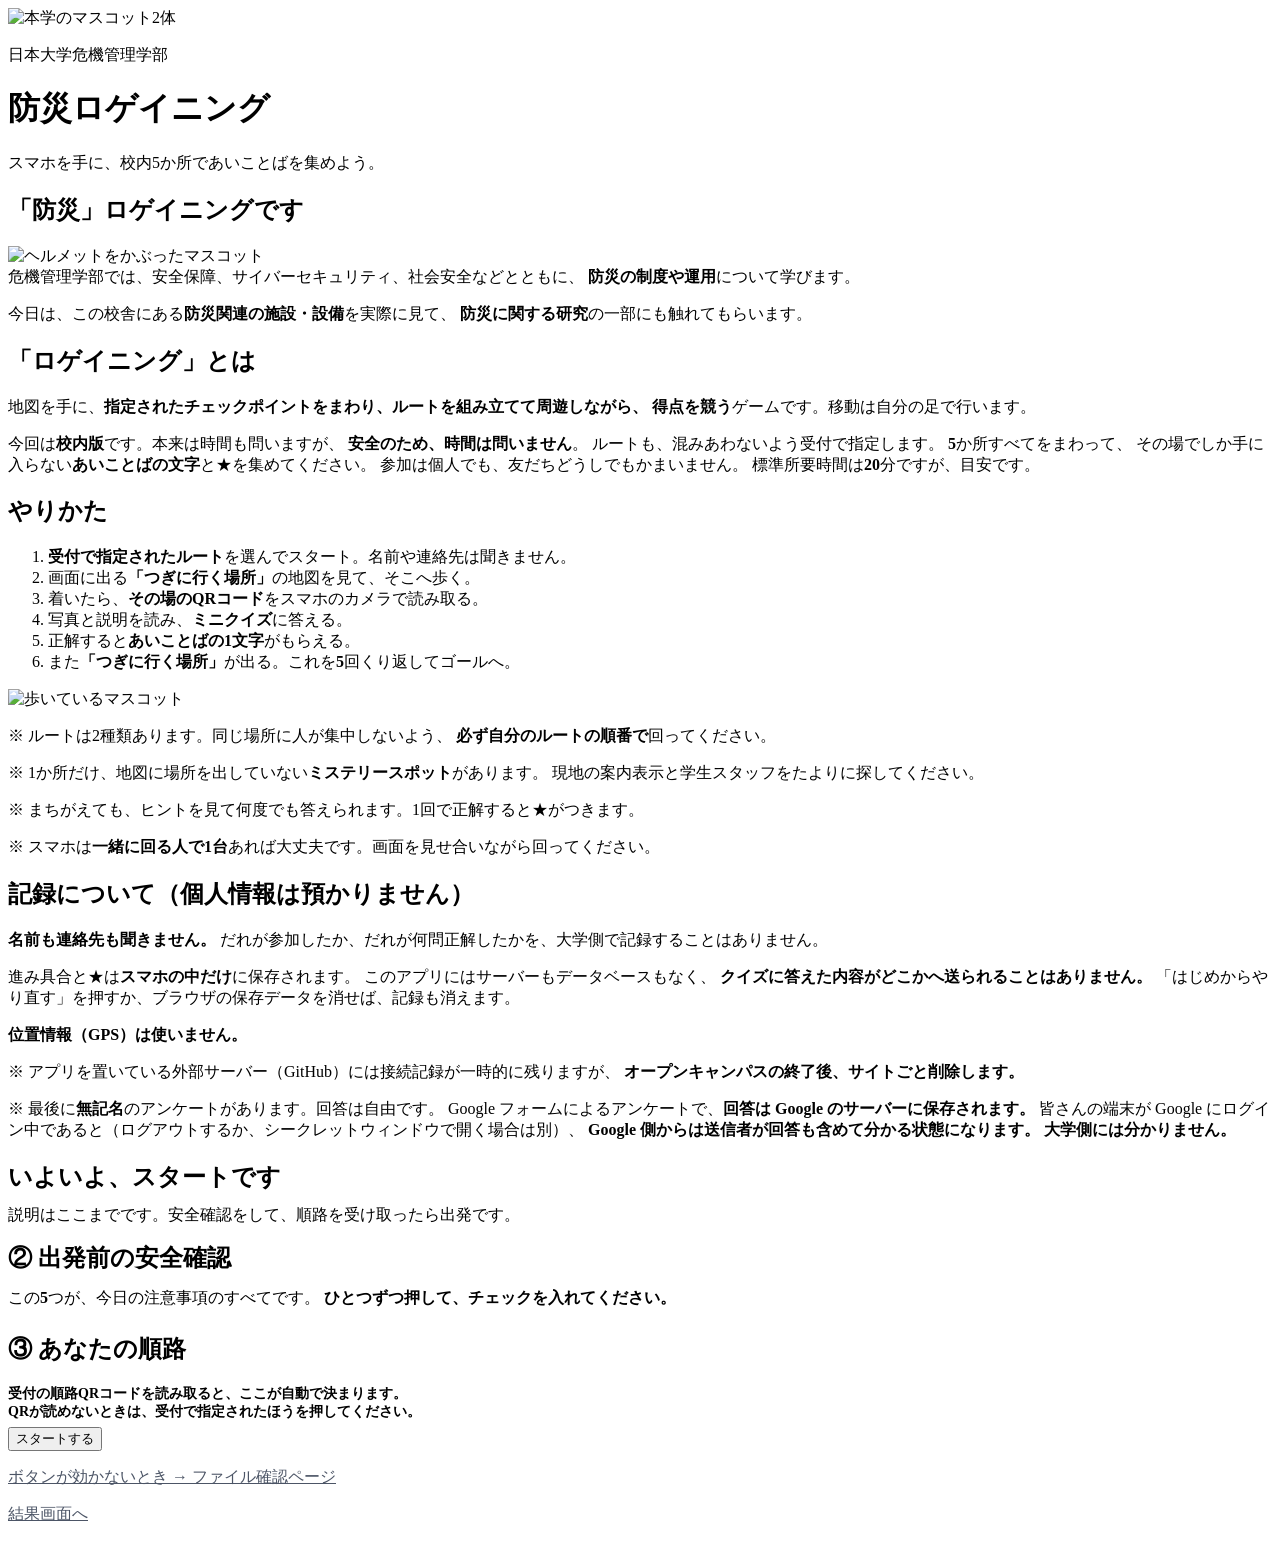
==== index.html @ 4d00641f "Add files via upload" ====
<!DOCTYPE html>
<html lang="ja">
<head>
<meta charset="UTF-8">
<!-- 検索エンジンに載せない設定。robots.txt でブロックすると逆効果なので使わないこと -->
<meta name="robots" content="noindex,nofollow,noarchive">
<meta name="viewport" content="width=device-width, initial-scale=1, viewport-fit=cover">
<title>防災ロゲイニング｜スタート</title>
<link rel="stylesheet" href="css/style.css">
<script src="js/diag.js"></script>
</head>
<body>
<div class="wrap stagger">

  <div class="hero">
    <!-- 写真の右上に立たせます。文字にかからない位置です -->
    <div class="hero-mascot"><img src="img/ui/mascot-anime.png" alt="本学のマスコット2体"></div>
    <div class="hero-text">
      <p class="hero-sub">日本大学危機管理学部</p>
      <h1 class="hero-title" id="heroTitle">防災ロゲイニング</h1>
      <p class="hero-tag" id="heroTag"></p>
      <p class="hero-lead">スマホを手に、校内5か所であいことばを集めよう。</p>
    </div>
  </div>

  <p id="storageWarn" class="warnbox" style="display:none"></p>

  <div class="card">
    <h2>「防災」ロゲイニングです</h2>
    <div class="mascotart float"><img src="img/ui/mascot-walk-a.png" alt="ヘルメットをかぶったマスコット"></div>
    <p class="note" style="margin-top:0">
      危機管理学部では、安全保障、サイバーセキュリティ、社会安全などとともに、
      <strong>防災の制度や運用</strong>について学びます。
    </p>
    <p class="note">
      今日は、この校舎にある<strong>防災関連の施設・設備</strong>を実際に見て、
      <strong>防災に関する研究</strong>の一部にも触れてもらいます。
    </p>
  </div>

  <div class="card">
    <h2>「ロゲイニング」とは</h2>
    <p class="note" style="margin-top:0">
      地図を手に、<strong>指定されたチェックポイントをまわり、ルートを組み立てて周遊しながら、
      得点を競う</strong>ゲームです。移動は自分の足で行います。
    </p>
    <p class="note">
      今回は<strong>校内版</strong>です。本来は時間も問いますが、
      <strong>安全のため、時間は問いません</strong>。
      ルートも、混みあわないよう受付で指定します。
      <strong id="cpTotal2">5</strong>か所すべてをまわって、
      その場でしか手に入らない<strong>あいことばの文字</strong>と★を集めてください。
      参加は個人でも、友だちどうしでもかまいません。
      標準所要時間は<strong id="limit">20</strong>分ですが、目安です。
    </p>
  </div>

  <div class="card">
    <h2>やりかた</h2>
    <!-- 階の分布。内容は js/data.js から自動で作ります -->
    <div class="floorbox" id="floorBox" style="display:none"></div>
    <!-- 3つの階を重ねた立体図。平面図と位置は js/data.js から -->
    <div class="stackbox" id="stackBox" style="display:none"></div>
    <ol class="rules">
      <li><strong>受付で指定されたルート</strong>を選んでスタート。名前や連絡先は聞きません。</li>
      <li>画面に出る<strong>「つぎに行く場所」</strong>の地図を見て、そこへ歩く。</li>
      <li>着いたら、<strong>その場のQRコード</strong>をスマホのカメラで読み取る。</li>
      <li>写真と説明を読み、<strong>ミニクイズ</strong>に答える。</li>
      <li>正解すると<strong>あいことばの1文字</strong>がもらえる。</li>
      <li>また<strong>「つぎに行く場所」</strong>が出る。これを<strong id="cpTotal">5</strong>回くり返してゴールへ。</li>
    </ol>
    <div class="mascotart float"><img src="img/ui/mascot-walk-b.png" alt="歩いているマスコット"></div>
    <!-- ※の注記は、やりかた本文（上の1〜6）と混ざらないよう、まとめて一段下げます -->
    <div class="notes">
      <p class="note">
        ※ ルートは2種類あります。同じ場所に人が集中しないよう、
        <strong>必ず自分のルートの順番で</strong>回ってください。
      </p>
      <p class="note">
        ※ 1か所だけ、地図に場所を出していない<strong>ミステリースポット</strong>があります。
        現地の案内表示と学生スタッフをたよりに探してください。
      </p>
      <p class="note" id="timerNote"></p>
      <p class="note">※ まちがえても、ヒントを見て何度でも答えられます。1回で正解すると★がつきます。</p>
      <p class="note">
        ※ スマホは<strong>一緒に回る人で1台</strong>あれば大丈夫です。画面を見せ合いながら回ってください。
      </p>
    </div>
  </div>

  <!-- 記録の扱い。★スタートより前に置いてください。
       「スタートする」を押した時点で、はじめてスマホの中に保存が始まります。
       その前に、何を預からないかを読んでもらうための位置です。 -->
  <div class="card">
    <h2>記録について（個人情報は預かりません）</h2>
    <p class="note" style="margin-top:0">
      <strong>名前も連絡先も聞きません。</strong>
      だれが参加したか、だれが何問正解したかを、大学側で記録することはありません。
    </p>
    <p class="note">
      進み具合と★は<strong>スマホの中だけ</strong>に保存されます。
      このアプリにはサーバーもデータベースもなく、
      <strong>クイズに答えた内容がどこかへ送られることはありません。</strong>
      「はじめからやり直す」を押すか、ブラウザの保存データを消せば、記録も消えます。
    </p>
    <p class="note">
      <!-- ★カメラの説明は置いていません。QRを読む企画である以上、
           カメラを使うことは自明で、書いても情報が増えないためです。
           GPSのほうは、位置ゲームだと思われかねないので残しています。 -->
      <strong>位置情報（GPS）は使いません。</strong>
    </p>
    <!-- ★公開先を GitHub 以外にする場合は、サービス名をここで書き換えてください -->
    <p class="note">
      ※ アプリを置いている外部サーバー（GitHub）には接続記録が一時的に残りますが、
      <strong>オープンキャンパスの終了後、サイトごと削除します。</strong>
    </p>
    <!-- ★アンケートは、このアプリで唯一「外に出る」ところです。
         Googleフォームを使う以上、回答はGoogleのサーバーに保存されます。
         ここを書かずに「どこにも送られない」とだけ書くと、事実に反します。
         アンケートをやめる／紙にする場合は、この段落ごと消してください。
         （data.js の surveyUrl を空にすると、consistency.mjs が
           この段落の要否をあわせて見ます） -->
    <p class="note">
      ※ 最後に<strong>無記名</strong>のアンケートがあります。回答は自由です。
      Google フォームによるアンケートで、<strong>回答は Google のサーバーに保存されます。</strong>
      皆さんの端末が Google にログイン中であると（ログアウトするか、シークレットウィンドウで開く場合は別）、
      <strong>Google 側からは送信者が回答も含めて分かる状態になります。</strong>
      <strong>大学側には分かりません。</strong>
    </p>
  </div>

  <div class="card" id="startCard">

    <div id="startBlock">
      <h2 class="gostart">いよいよ、スタートです</h2>
      <p class="note" style="margin:-8px 0 14px">
        説明はここまでです。安全確認をして、順路を受け取ったら出発です。
      </p>
      <div class="speech" id="mascotSpeech" style="display:none">
        <img id="mascotImg" alt="">
        <div class="bubble" id="mascotText"></div>
      </div>

      <!-- ★並び順は、当日の3段階（① 入口QR → ② 安全確認 → ③ 順路QR）と
           そろえてあります。安全確認を先に済ませ、そのあと順路を受け取ります。 -->
      <h2 style="margin-top:16px">② 出発前の安全確認</h2>
      <p class="note" style="margin:-6px 0 10px">
        この<strong id="checkTotal">5</strong>つが、今日の注意事項のすべてです。
        <strong>ひとつずつ押して、チェックを入れてください。</strong>
      </p>
      <div class="checklist" id="checklist"></div>
      <p class="checkcount" id="checkCount"></p>
      <p id="checkError" style="display:none;color:#e05a5a;font-size:14px;margin:10px 0 0">
        まだチェックの入っていない項目があります。
      </p>

      <h2 style="margin-top:24px" id="routeHead">③ あなたの順路</h2>
      <div id="routeFixed" style="display:none"></div>

      <!-- 安全確認のあと、順路QRを読み取ってもらう案内 -->
      <div id="awaitRoute" style="display:none"></div>

      <div id="nameBlock" style="display:none">
        <label for="team" style="font-size:14px;font-weight:700">
          受付で渡された番号を入力してください
        </label>
        <input type="text" id="team" placeholder="例：A-014" autocomplete="off">
        <p id="teamError" style="display:none;color:#e05a5a;font-size:14px;margin:8px 0 0">
          番号を入力してください。
        </p>
      </div>

      <p style="font-size:14px;font-weight:700;margin:0 0 6px" id="routeLead">
        受付の順路QRコードを読み取ると、ここが自動で決まります。<br>
        QRが読めないときは、受付で指定されたほうを押してください。
      </p>
      <div class="routepick" id="routePick"></div>
      <p id="routeError" style="display:none;color:#e05a5a;font-size:14px;margin:8px 0 0">
        順路が決まっていません。受付のQRコードを読み取るか、上のどちらかを押してください。
      </p>

      <button class="btn notready" id="startBtn">スタートする</button>
      <p class="note center" id="startNote" style="margin-top:8px"></p>
      <p class="center" style="margin-top:10px">
        <a href="check.html" class="note" style="color:#4c5566">
          ボタンが効かないとき → ファイル確認ページ
        </a>
      </p>
    </div>

  </div>

  <!-- すでに始めている人向け。スタート欄と同じ位置（AI使用クレジットの前）に出します。
       「つづきをみる」と「スタートする」が、いつも画面の同じ場所にあるようにするためです。 -->
  <div class="card" id="resumeCard" style="display:none">
      <div id="resumeBlock" style="display:none">
        <div id="freshBox" style="display:none"></div>
        <h2 class="gostart" id="resumeHead"></h2>
        <p style="margin:-8px 0 10px" id="resumeLead"></p>
        <div class="progress" id="progress"></div>
        <p class="note" style="margin-top:12px">
          出発前の安全確認は<strong>確認済み</strong>です。そのため、この画面には出していません。
        </p>
        <a class="btn" href="result.html" style="margin-top:12px" id="resumeBtn">つづきをみる</a>
      </div>
  </div>

  <!-- 生成AI使用クレジット。ほかの説明とは意味あいが違うので、グレーで一段落とします -->
  <div class="card creditcard" id="creditCard" style="display:none"></div>

  <p class="center note"><a href="result.html" style="color:#4c5566">結果画面へ</a></p>
  <!-- 端末の記録を消す入口。この端末に記録があるときだけ出します（js/start.js）。
       ★小さく、目立たない場所に置いてあります。
         同じ端末を別の人が使うことは、原則としてありません。
         ふだん使うものではなく、テスト機と、まれな引き継ぎのためのものです。
       ★2段階にしてあります。1回押しただけでは消えません。 -->
  <p class="wipeline" id="wipeLine" style="display:none">
    <a href="#" id="wipeLink">記録を消す</a>
  </p>
  <div class="wipebox" id="wipeBox" style="display:none">
    <p class="wipeq" id="wipeMsg"></p>
    <div class="wiperow">
      <button type="button" class="wipeno" id="wipeCancel">やめる</button>
      <button type="button" class="wipeyes" id="wipeGo">消す</button>
    </div>
  </div>
  <p class="center note" id="versionNote"
     style="display:none;color:#8a8073;font-size:12px;margin-top:2px"></p>
</div>

<script src="js/data.js"></script>
<script src="js/storage.js"></script>
<script src="js/common.js"></script>
<script src="js/map.js"></script>
<script src="js/start.js"></script>
</body>
</html>
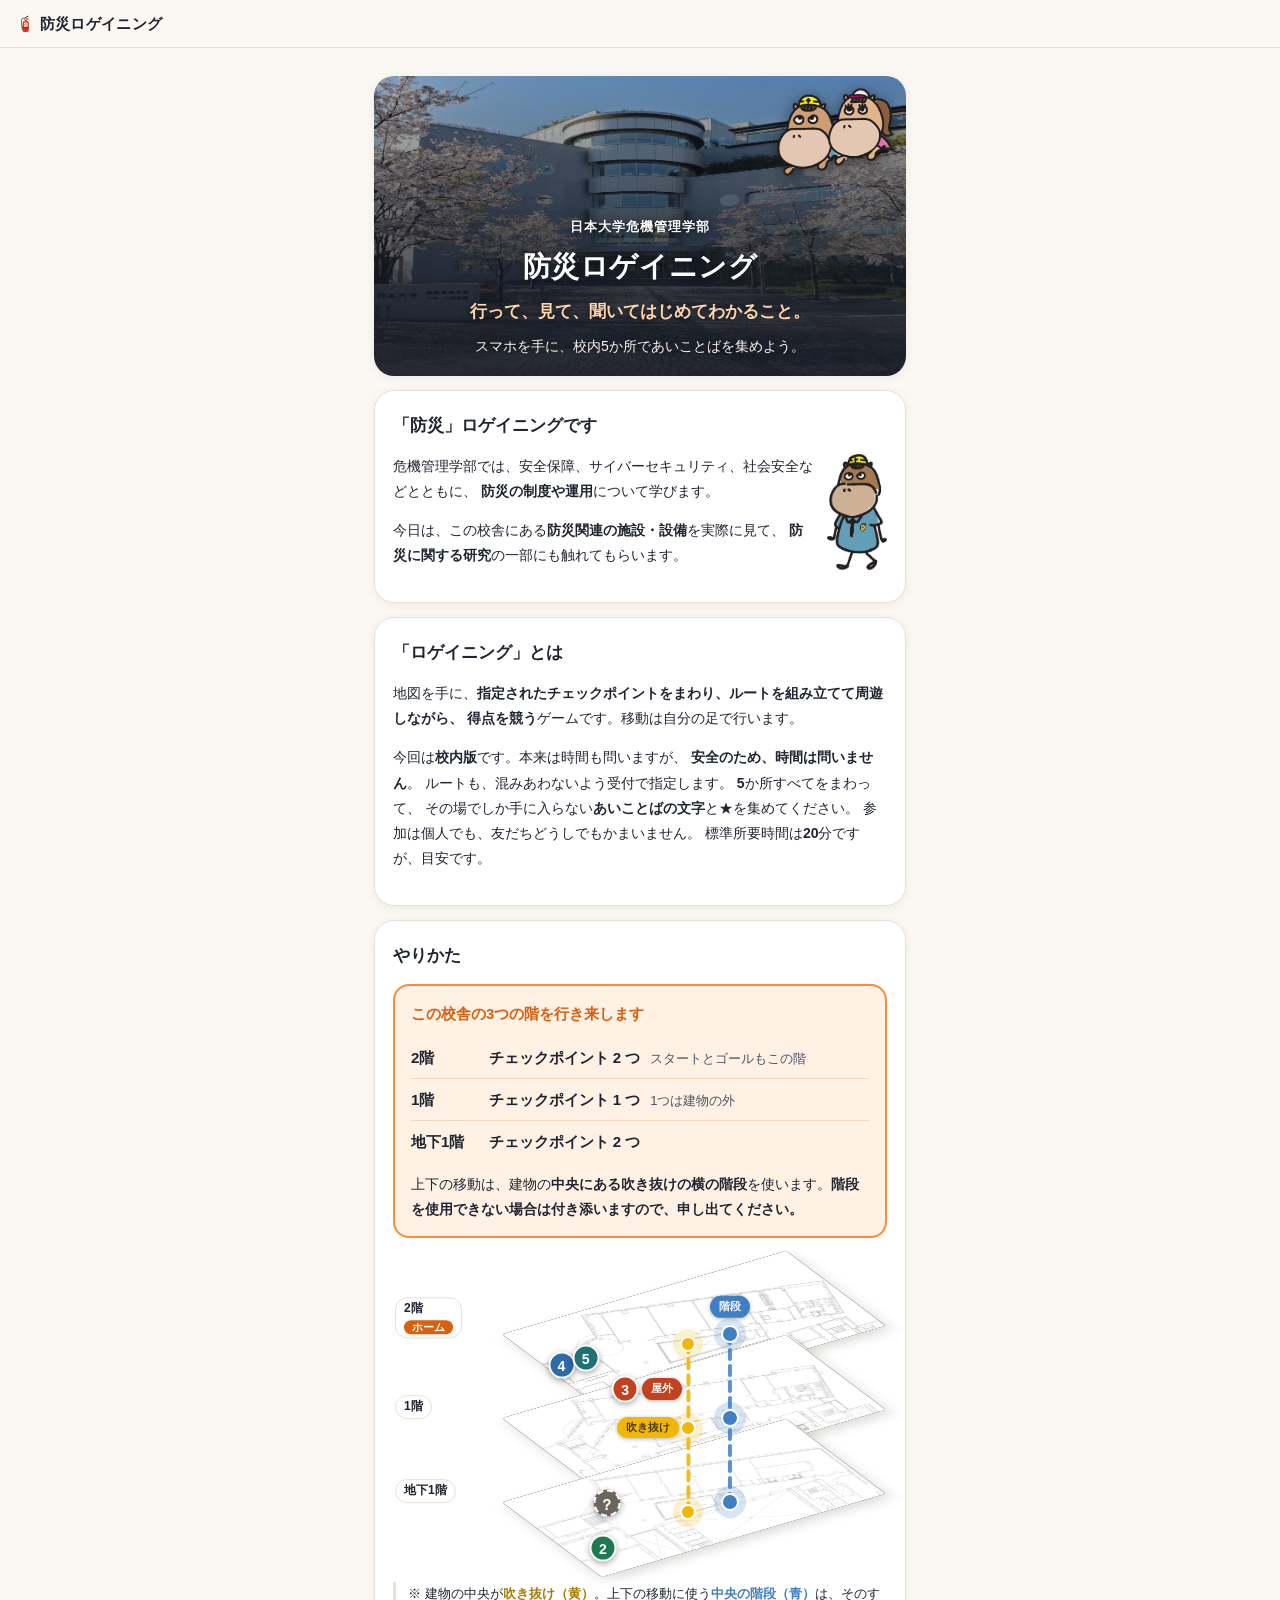
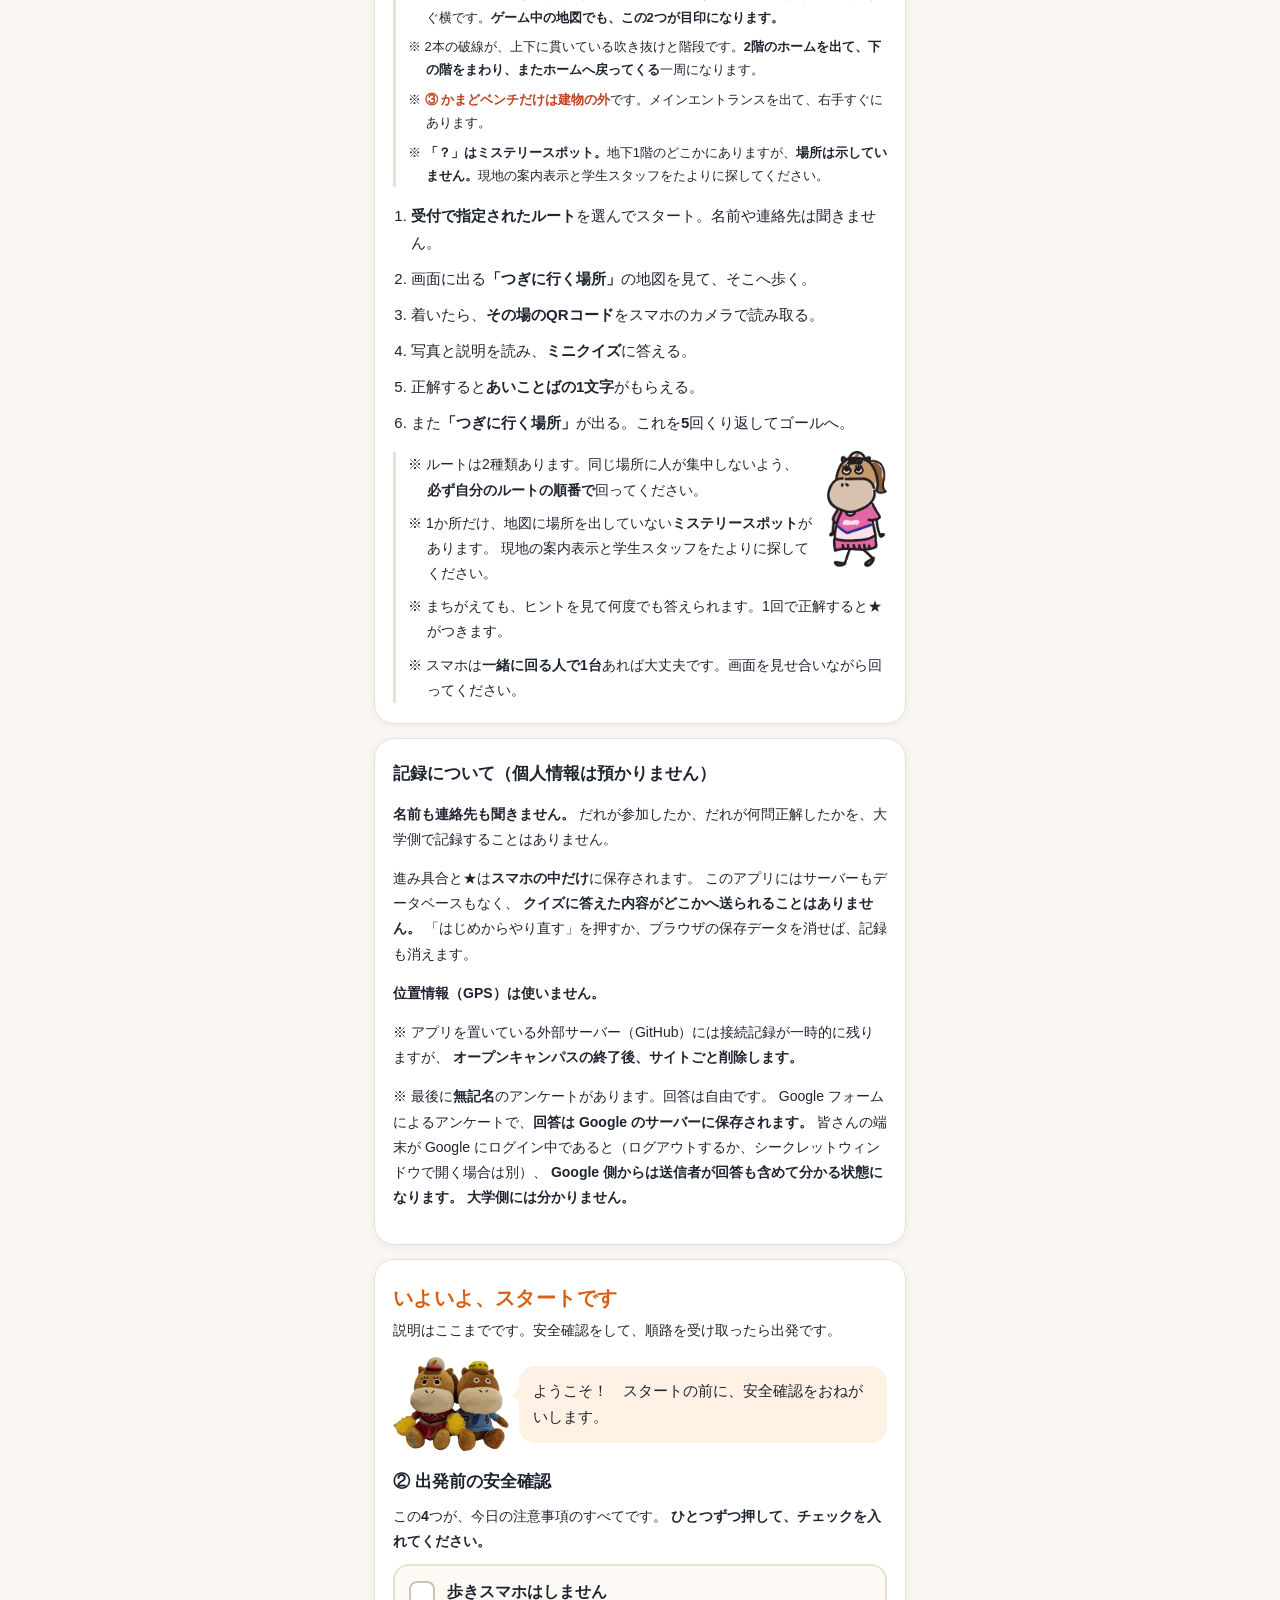
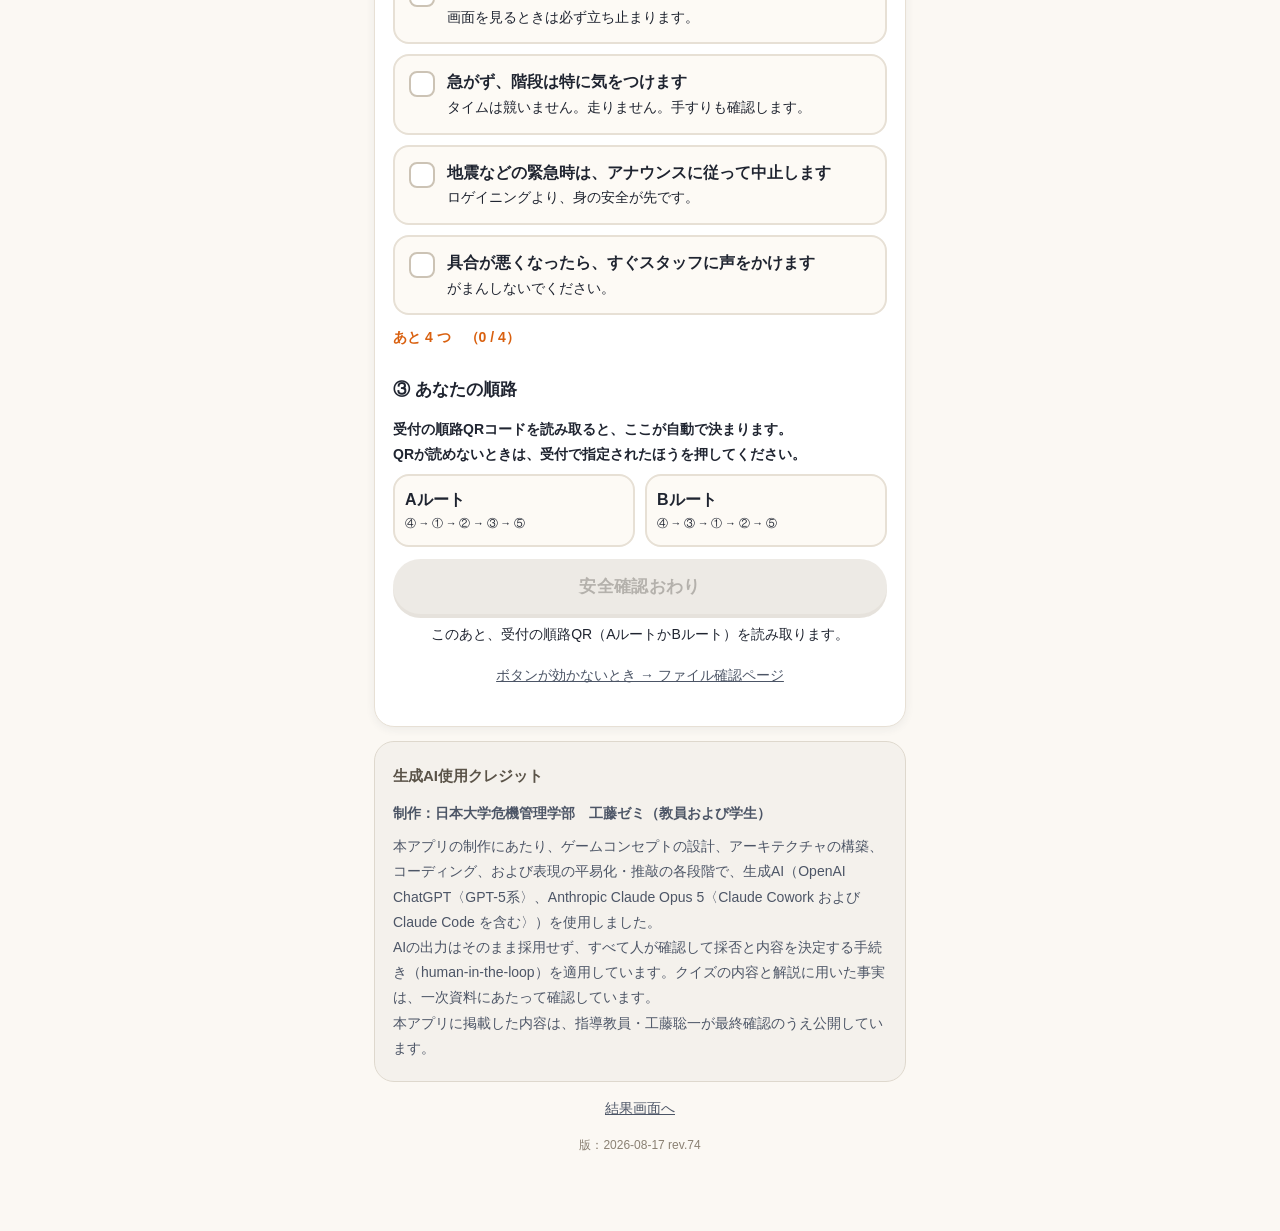
==== commit 70ba440f: "Add files via upload" ====
--- a/index.html
+++ b/index.html
@@ -143,16 +143,20 @@
 
       <!-- ★並び順は、当日の3段階（① 入口QR → ② 安全確認 → ③ 順路QR）と
            そろえてあります。安全確認を先に済ませ、そのあと順路を受け取ります。 -->
-      <h2 style="margin-top:16px">② 出発前の安全確認</h2>
-      <p class="note" style="margin:-6px 0 10px">
-        この<strong id="checkTotal">5</strong>つが、今日の注意事項のすべてです。
-        <strong>ひとつずつ押して、チェックを入れてください。</strong>
-      </p>
-      <div class="checklist" id="checklist"></div>
-      <p class="checkcount" id="checkCount"></p>
-      <p id="checkError" style="display:none;color:#e05a5a;font-size:14px;margin:10px 0 0">
-        まだチェックの入っていない項目があります。
-      </p>
+      <!-- 安全確認をひとまとめにしてあります。②を済ませたあと③の前に
+           開き直した人には、この塊ごと隠します（js/start.js）。 -->
+      <div id="safetyBlock">
+        <h2 style="margin-top:16px">② 出発前の安全確認</h2>
+        <p class="note" style="margin:-6px 0 10px">
+          この<strong id="checkTotal">5</strong>つが、今日の注意事項のすべてです。
+          <strong>ひとつずつ押して、チェックを入れてください。</strong>
+        </p>
+        <div class="checklist" id="checklist"></div>
+        <p class="checkcount" id="checkCount"></p>
+        <p id="checkError" style="display:none;color:#e05a5a;font-size:14px;margin:10px 0 0">
+          まだチェックの入っていない項目があります。
+        </p>
+      </div>
 
       <h2 style="margin-top:24px" id="routeHead">③ あなたの順路</h2>
       <div id="routeFixed" style="display:none"></div>
--- a/css/style.css
+++ b/css/style.css
@@ -0,0 +1,753 @@
+/* ===========================================================
+   style.css  スマホ画面を前提にした見た目の設定
+   -----------------------------------------------------------
+   明るい配色にしています。理由は2つ。
+   ・屋外（CP3 かまどベンチ）でも画面が見やすい
+   ・高校生向けに、かたい印象にならないように
+   色を変えたいときは、下の :root の値だけ書き換えてください。
+   =========================================================== */
+
+:root {
+  --bg: #fbf8f3;          /* 全体の背景（あたたかい白） */
+  --panel: #ffffff;       /* カードの背景 */
+  --panel2: #fdfaf5;      /* 選択肢などの背景 */
+  --line: #e7e0d5;        /* 罫線 */
+  --text: #1f2430;        /* 本文。※すべての読ませたい文字はこの濃さで出します */
+  --muted: #4c5566;       /* ラベル・注記だけに使う色。本文には使いません */
+  --accent: #ff8a3d;      /* オレンジ（メイン） */
+  --accent-dark: #d9600f;
+  --accent-soft: #fff1e4; /* オレンジの薄い背景 */
+  --ok: #2fa76f;          /* 正解の緑 */
+  --ok-soft: #e6f6ee;
+  --ng: #e05a5a;          /* まちがいの赤 */
+  --ng-soft: #fdeceb;
+  --hint: #f2b705;        /* ヒントの黄 */
+  --hint-soft: #fff6dd;
+  --blue: #3f7fc4;        /* 階段マークなど */
+  /* チェックポイントごとの色。checkpoint.js が data.js の theme で上書きします。
+     画像を増やさずに「場所ごとの表情」をつけるための仕掛けです。 */
+  --cp: #d9600f;
+  --cp-soft: #fff1e4;
+  --radius: 20px;
+  --shadow: 0 2px 10px rgba(47, 53, 66, .07);
+}
+
+* { box-sizing: border-box; -webkit-tap-highlight-color: transparent; }
+
+body {
+  margin: 0;
+  padding: 0 0 48px;
+  background: var(--bg);
+  color: var(--text);
+  font-family: -apple-system, BlinkMacSystemFont, "Hiragino Maru Gothic ProN",
+               "Hiragino Sans", "Noto Sans JP", "Yu Gothic", Meiryo, sans-serif;
+  line-height: 1.8;
+  font-size: 16px;
+  -webkit-font-smoothing: antialiased;
+}
+
+.wrap { max-width: 560px; margin: 0 auto; padding: 14px; }
+
+/* ヘッダー ------------------------------------------------ */
+header.bar {
+  position: sticky; top: 0; z-index: 10;
+  background: rgba(251, 248, 243, .93);
+  backdrop-filter: blur(8px);
+  border-bottom: 1px solid var(--line);
+  padding: 10px 16px;
+  display: flex; align-items: center; gap: 10px;
+}
+header.bar .logo { font-weight: 800; letter-spacing: .02em; font-size: 15px; }
+header.bar .spacer { flex: 1; }
+header.bar .timer {
+  font-variant-numeric: tabular-nums;
+  background: #fff; border: 1px solid var(--line); color: var(--muted);
+  padding: 3px 12px; border-radius: 999px; font-size: 14px;
+}
+header.bar .timer.over { color: var(--ng); border-color: var(--ng); }
+
+/* スタート画面のトップ画像 -------------------------------- */
+.hero {
+  position: relative; margin: 14px 0 0;
+  border-radius: var(--radius); overflow: hidden;
+  /* マスコットを置くぶん、少し高くしてあります（文字と重ねないため） */
+  min-height: 300px; display: flex; align-items: flex-end;
+  box-shadow: var(--shadow);
+  background-image:
+    linear-gradient(180deg, rgba(24,28,38,.25) 0%, rgba(24,28,38,.62) 45%, rgba(24,28,38,.92) 100%),
+    url('../img/ui/hero.jpg');
+  background-size: cover; background-position: center 38%;
+  color: #fff;
+}
+.hero-text { padding: 18px 20px; text-align: center; width: 100%; }
+.hero-sub { margin: 0 0 4px; font-size: 13px; font-weight: 700; color: #fff;
+  letter-spacing: .08em; text-shadow: 0 1px 8px rgba(0,0,0,.65); }
+.hero-title {
+  margin: 0 0 6px; font-size: 28px; font-weight: 800; letter-spacing: .02em;
+  text-shadow: 0 2px 14px rgba(0,0,0,.5);
+}
+/* 企画表題の後半。折り返さないよう、画面の幅に合わせて文字を縮めます */
+.hero-tag {
+  margin: 0 0 8px; font-weight: 800; line-height: 1.6;
+  font-size: min(4.2vw, 17px); white-space: nowrap;
+  color: #ffd7b0; text-shadow: 0 1px 8px rgba(0,0,0,.7);
+}
+/* 見出しと同じく、折り返さないよう画面の幅に合わせて縮めます */
+.hero-lead {
+  margin: 0; line-height: 1.75; color: #fbf6f0;
+  font-size: min(3.4vw, 14px); white-space: nowrap;
+  text-shadow: 0 1px 8px rgba(0,0,0,.6);
+}
+
+/* カード -------------------------------------------------- */
+.card {
+  background: var(--panel);
+  border: 1px solid var(--line);
+  border-radius: var(--radius);
+  padding: 20px 18px;
+  margin: 14px 0;
+  box-shadow: var(--shadow);
+  animation: rise .32s ease both;
+}
+@keyframes rise { from { opacity: 0; transform: translateY(8px); } to { opacity: 1; transform: none; } }
+
+/* スタート画面だけ、カードを少しずつ遅らせて出す（1回きり・0.1秒差） */
+.wrap.stagger > .card:nth-of-type(2) { animation-delay: .06s; }
+.wrap.stagger > .card:nth-of-type(3) { animation-delay: .12s; }
+.wrap.stagger > .card:nth-of-type(4) { animation-delay: .18s; }
+.wrap.stagger > .card:nth-of-type(5) { animation-delay: .24s; }
+
+h1 { font-size: 22px; margin: 4px 0 6px; letter-spacing: .01em; }
+/* 説明カードから「出発」へ切り替わる合図の見出し */
+.gostart {
+  font-size: 20px; color: var(--accent-dark); margin: 0 0 10px;
+  letter-spacing: .02em;
+}
+h2 { font-size: 17px; margin: 0 0 12px; }
+.lead { color: var(--text); font-size: 14px; margin: 0 0 14px; }
+.place {
+  display: inline-block; color: var(--cp); font-size: 12px; font-weight: 700;
+  background: var(--cp-soft); padding: 3px 12px; border-radius: 999px; margin: 0 0 8px;
+}
+/* チェックポイントの絵文字。画像ではないので通信は増えません */
+.cpemoji { font-size: 30px; line-height: 1; margin: 0 0 2px; }
+/* カードの上端に、その場所の色を1本 */
+.card.themed { border-top: 4px solid var(--cp); }
+
+#cpDesc { white-space: pre-line; }   /* data.js の改行をそのまま表示する */
+
+.photos { display: grid; gap: 8px; }
+.photos.two { grid-template-columns: 1fr 1fr; }
+
+img.photo {
+  width: 100%; display: block;
+  max-height: 38vh; object-fit: cover; object-position: center;
+  border-radius: 14px; background: #f1ece4;
+}
+.photos.two img.photo { max-height: 26vh; }
+
+/* ボタン -------------------------------------------------- */
+.btn {
+  display: block; width: 100%;
+  padding: 16px; margin: 12px 0 0;
+  font-size: 17px; font-weight: 800; letter-spacing: .02em;
+  color: #43220a; background: var(--accent);
+  border: none; border-radius: 999px; cursor: pointer;
+  text-align: center; text-decoration: none;
+  font-family: inherit;
+  box-shadow: 0 4px 0 var(--accent-dark);
+  transition: transform .08s, box-shadow .08s;
+}
+.btn:active { transform: translateY(3px); box-shadow: 0 1px 0 var(--accent-dark); }
+.btn.sub {
+  background: #fff; color: var(--text);
+  border: 1.5px solid var(--line); font-weight: 700; font-size: 15px;
+  box-shadow: none;
+}
+.btn.sub:active { transform: translateY(1px); }
+/* 安全確認が終わるまでは薄く出す。
+   ※押せなくはしません。何かの拍子に処理が失敗しても、必ず先へ進めるようにするためです。 */
+.btn.notready { opacity: .45; box-shadow: 0 4px 0 #c9c0b2; background: #d9d2c6; color: #5a5348; }
+.checkcount { font-size: 14px; font-weight: 800; margin: 10px 0 0; color: var(--accent-dark); }
+.checkcount.done { color: var(--ok); }
+/* 受付で決まった順路の表示 */
+.routefixed {
+  display: flex; align-items: center; gap: 12px;
+  background: var(--accent-soft); border: 2px solid var(--accent);
+  border-radius: 16px; padding: 12px 14px; margin: 0 0 12px;
+}
+.routefixed .big { font-size: 22px; font-weight: 800; color: var(--accent-dark); white-space: nowrap; }
+.routefixed .ord { font-size: 13px; font-weight: 700; }
+
+input[type="text"] {
+  width: 100%; padding: 14px 16px; font-size: 17px;
+  background: #fff; color: var(--text);
+  border: 1.5px solid var(--line); border-radius: 14px;
+  font-family: inherit;
+}
+input[type="text"]:focus { outline: none; border-color: var(--accent); }
+
+/* マスコットのふきだし ------------------------------------ */
+.speech { display: flex; align-items: flex-start; gap: 10px; margin: 0 0 6px; }
+.speech img {
+  width: 62px; height: 62px; flex: 0 0 62px;
+  border-radius: 50%; background: var(--accent-soft);
+  /* 顔が切れないよう、はみ出しを切らずに収めます */
+  object-fit: contain;
+}
+/* 2体そろった絵（実写・イラスト）は、丸く切ると何か分からなくなるので
+   横長のまま大きめに出します。data.js の mascot.◯◯.wide で切り替えます。 */
+.speech.wide { align-items: center; }
+.speech.wide img {
+  width: 116px; height: auto; flex: 0 0 116px;
+  border-radius: 0; background: none;
+}
+@media (max-width: 360px) {
+  .speech.wide img { width: 92px; flex-basis: 92px; }
+}
+.speech .bubble {
+  position: relative; flex: 1;
+  background: var(--accent-soft); border-radius: 16px;
+  padding: 12px 14px; font-size: 15px; line-height: 1.75;
+}
+.speech .bubble::before {
+  content: ''; position: absolute; left: -7px; top: 22px;
+  border: 7px solid transparent; border-right-color: var(--accent-soft); border-left: 0;
+}
+
+/* 安全チェック -------------------------------------------- */
+.checklist { display: grid; gap: 10px; margin: 4px 0 0; }
+.checkitem {
+  display: flex; align-items: flex-start; gap: 12px;
+  padding: 13px 14px; cursor: pointer;
+  background: var(--panel2); border: 2px solid var(--line);
+  border-radius: 16px; font-size: 15px; line-height: 1.65;
+  transition: background .15s, border-color .15s;
+  text-align: left; width: 100%; font-family: inherit; color: var(--text);
+}
+.checkitem .box {
+  flex: 0 0 26px; width: 26px; height: 26px; margin-top: 2px;
+  border: 2px solid #ccc3b5; border-radius: 8px; background: #fff;
+  display: grid; place-items: center; color: #fff; font-size: 15px; font-weight: 800;
+  transition: background .15s, border-color .15s;
+}
+.checkitem.on { background: var(--ok-soft); border-color: var(--ok); }
+.checkitem.on .box { background: var(--ok); border-color: var(--ok); }
+.checkitem .txt strong { display: block; font-size: 15.5px; }
+.checkitem .txt span { color: var(--text); font-size: 13.5px; }
+
+/* クイズ -------------------------------------------------- */
+.choice {
+  display: block; width: 100%; text-align: left;
+  padding: 15px 16px; margin: 10px 0;
+  font-size: 16px; line-height: 1.6;
+  background: var(--panel2); color: var(--text);
+  border: 2px solid var(--line); border-radius: 16px; cursor: pointer;
+  font-family: inherit;
+  transition: border-color .15s, background .15s, transform .08s;
+}
+.choice:active:not(:disabled) { transform: scale(.99); }
+.choice:disabled { cursor: default; }
+.choice.correct { border-color: var(--ok); background: var(--ok-soft); font-weight: 700; }
+.choice.wrong   { border-color: var(--ng); background: var(--ng-soft); }
+/* まちがえて消えた選択肢（正解はまだ見せない） */
+.choice.eliminated {
+  opacity: 1; color: #6b7280; background: #f0ebe3; text-decoration: line-through;
+  border-color: var(--line); background: #f4f1eb;
+}
+
+.hint {
+  background: var(--hint-soft); border-left: 4px solid var(--hint);
+  padding: 13px 15px; border-radius: 0 14px 14px 0;
+  font-size: 15px; color: #6b5400;
+}
+
+.result-msg { font-weight: 800; font-size: 18px; margin: 16px 0 8px; }
+.result-msg.ok { color: var(--ok); }
+.result-msg.ng { color: var(--ng); }
+.explain {
+  white-space: pre-line;
+  background: #f4f6fa; border-left: 4px solid var(--blue);
+  padding: 13px 15px; border-radius: 0 14px 14px 0;
+  font-size: 15px; color: #40506b;
+}
+
+/* ルート選択 ---------------------------------------------- */
+.routepick { display: grid; grid-template-columns: 1fr 1fr; gap: 10px; }
+.routebtn {
+  display: flex; flex-direction: column; gap: 4px;
+  padding: 14px 10px; cursor: pointer;
+  background: var(--panel2); color: var(--text);
+  border: 2px solid var(--line); border-radius: 16px; text-align: center;
+  font-family: inherit;
+}
+.routebtn.on { border-color: var(--accent); background: var(--accent-soft); }
+.routebtn .rname { font-weight: 800; font-size: 16px; }
+.routebtn .rorder { font-size: 11px; color: var(--text); line-height: 1.5; letter-spacing: -.02em; }
+.routebtn.on .rorder { color: var(--accent-dark); }
+
+/* つぎに行く場所 ------------------------------------------ */
+.next-card { border: 2px solid var(--accent); background: var(--accent-soft); }
+.next-card h2 { font-size: 15px; color: var(--accent-dark); }
+/* ★ .mascotart と .nexthead は横並びなので、この縦並びの指定から外します
+      （外し忘れると、マスコットが右端に寄ります） */
+#nextText, .next-card > div:not(.mascotart):not(.nexthead) {
+  display: flex; flex-direction: column; gap: 2px;
+}
+/* 見出しの行。右はしにマスコットを1体置きます */
+.nexthead { display: flex; align-items: center; justify-content: space-between; gap: 10px; margin: 0 0 8px; }
+.nexthead h2 { margin: 0; }
+.nexthead .mascotart { margin: 0; }
+.steplabel { font-size: 12px; color: var(--accent-dark); font-weight: 800; }
+.nextname { font-size: 22px; font-weight: 800; line-height: 1.35; }
+.nextplace { font-size: 15px; color: var(--text); }
+/* 「着いたら何をするか」。必ず地図の“あと”に置きます（行き方を知る前に読ませない） */
+.nextdo {
+  font-size: 14.5px; color: var(--accent-dark); font-weight: 700;
+  background: #fff; border: 1.5px solid var(--accent);
+  border-radius: 12px; padding: 10px 13px; margin: 10px 0 0;
+}
+.nextstep { font-size: 13px; font-weight: 800; color: var(--accent-dark); margin-top: 4px; }
+.next-card.goal-card { border-color: var(--ok); background: var(--ok-soft); }
+.next-card.goal-card h2, .next-card.goal-card .steplabel { color: var(--ok); }
+.next-card.goal-card .nextplace { color: var(--text); }
+
+/* 平面図 -------------------------------------------------- */
+.mapwrap { position: relative; margin-top: 10px; line-height: 0; }
+.mapimg {
+  width: 100%; height: auto; display: block;
+  border-radius: 14px; border: 1px solid var(--line); background: #fff;
+}
+.pin {
+  position: absolute; transform: translate(-50%, -50%);
+  width: 34px; height: 34px; border-radius: 50%;
+  display: grid; place-items: center;
+  font-size: 15px; font-weight: 800; line-height: 1;
+  border: 3px solid #fff; box-shadow: 0 1px 4px rgba(0,0,0,.2);
+}
+.pin.target { background: var(--accent); color: #fff; box-shadow: 0 0 0 6px rgba(255,138,61,.25); }
+.pin.dim { background: #8a8073; color: #fff; width: 26px; height: 26px; font-size: 13px; }
+/* 出発時に「最終目的地」を示す青い丸（説明文の『青い丸』と対応） */
+.pin.lastpin { background: var(--blue); color: #fff; box-shadow: 0 0 0 6px rgba(63,127,196,.22); }
+.pin.stairs {
+  background: var(--blue); color: #fff;
+  width: auto; height: auto; padding: 3px 9px; border-radius: 999px;
+  font-size: 12px; white-space: nowrap; border-width: 2px;
+}
+.pin.goalpin {
+  width: auto; height: auto; padding: 5px 12px; border-radius: 999px;
+  font-size: 13px; white-space: nowrap;
+}
+/* どの階にもある目印。全フロアで同じ色にそろえています */
+.pin.atrium {
+  background: #f2b705; color: #4a3800;
+  width: auto; height: auto; padding: 3px 9px; border-radius: 999px;
+  font-size: 12px; white-space: nowrap; border-width: 2px;
+}
+/* ゴール（ホーム）を、目的地でないときに薄く出す */
+.pin.homepin {
+  background: #fff; color: var(--text); border: 2px solid #9a9182;
+  width: auto; height: auto; padding: 3px 9px; border-radius: 999px;
+  font-size: 12px; white-space: nowrap;
+}
+.maptag {
+  display: inline-block; background: var(--accent); color: #fff;
+  font-size: 11px; font-weight: 800; letter-spacing: .04em;
+  padding: 2px 8px; border-radius: 999px; margin-right: 8px;
+  vertical-align: 1px;
+}
+.mapnote { font-size: 12px; }
+/* 混雑しやすいCPで「見たらすぐ移動」を伝える帯 */
+.movenote {
+  margin: 4px 0 12px; padding: 11px 14px;
+  background: var(--accent-soft); border: 1.5px solid var(--accent);
+  border-radius: 14px; color: var(--accent-dark);
+  font-size: 14.5px; font-weight: 700; line-height: 1.7;
+}
+.mapcap { font-size: 13.5px; color: var(--text); margin: 8px 0 0; line-height: 1.7; }
+.mapfloor { margin: 0 0 22px; }
+.mapfloor h3 { font-size: 16px; margin: 0 0 4px; }
+.walkwarn {
+  margin-top: 10px; padding: 9px 12px; border-radius: 12px;
+  background: #fff; border: 1.5px dashed var(--accent);
+  color: var(--accent-dark); font-size: 13px; text-align: center; font-weight: 700;
+}
+
+/* 進捗 ---------------------------------------------------- */
+.progress { display: flex; gap: 4px; flex-wrap: wrap; margin: 4px 0 0; align-items: center; }
+.progress .arrow { color: #8a8073; font-size: 14px; }
+.dot {
+  width: 40px; height: 40px; border-radius: 50%;
+  display: grid; place-items: center;
+  border: 2px solid var(--line); background: #fff;
+  color: var(--text); font-weight: 800; font-size: 15px;
+}
+.dot.done { border-color: var(--ok); background: var(--ok); color: #fff; }
+.dot.next { border-color: var(--accent); color: var(--accent-dark); background: var(--accent-soft); }
+
+/* あいことば（シールのように） ------------------------------ */
+.letters { display: flex; gap: 8px; flex-wrap: wrap; margin-top: 10px; }
+.letter {
+  width: 46px; height: 54px; border-radius: 12px;
+  display: grid; place-items: center; font-size: 25px; font-weight: 800;
+  border: 2px dashed #c2b8a6; color: #8a8073; background: #fdfbf7;
+}
+.letter.got {
+  border: 2px solid var(--accent); color: #fff; background: var(--accent);
+  box-shadow: 0 2px 0 var(--accent-dark);
+  animation: pop .34s cubic-bezier(.2,1.4,.5,1) both;
+}
+@keyframes pop { from { transform: scale(.6); opacity: 0; } to { opacity: 1; } }
+
+#rewardLetter { animation: pop .4s cubic-bezier(.2,1.4,.5,1) both; }
+
+/* あと何文字か。集まるほどバーが伸びます（1回きりのトランジション） */
+.lettersbar {
+  height: 8px; border-radius: 999px; background: #ece5da;
+  margin: 12px 0 0; overflow: hidden;
+}
+.lettersbar > span {
+  display: block; height: 100%; width: 0;
+  background: linear-gradient(90deg, #ffb774, var(--accent));
+  border-radius: 999px; transition: width .6s cubic-bezier(.2,.8,.3,1);
+}
+
+.note { font-size: 14px; color: var(--text); line-height: 1.8; }
+/* 中身が入らなかった注記（showTimer が false のときの時計の案内など）は、
+   すき間だけが残らないように消します */
+.note:empty { display: none; }
+
+/* ※の注記をまとめる箱 ---------------------------------------
+   「やりかた」は本文（1〜6の手順）と注記が続けて並ぶため、
+   そのままだと、どこまでが手順かが読み取りにくくなります。
+   ・左に細い線を引いて、ひとかたまりに見せる
+   ・行頭の ※ をぶら下げて、2行目以降を文字の位置にそろえる
+   の2つで、本文と区別します。 */
+.notes {
+  margin-top: 16px;
+  padding-left: 12px;
+  border-left: 3px solid var(--line);
+}
+.notes .note { margin: 8px 0; padding-left: 1.35em; text-indent: -1.35em; }
+.notes .note:first-child { margin-top: 0; }
+.notes .note:last-child { margin-bottom: 0; }
+.center { text-align: center; }
+ol.rules { padding-left: 1.2em; font-size: 15px; }
+ol.rules li { margin: 9px 0; }
+
+/* トップ画像（キャンパス写真）の上に立たせるマスコット。
+   写真は暗いので、白いふちの影をつけて浮かせます。 */
+.hero-mascot { position: absolute; top: 12px; right: 12px; z-index: 2; pointer-events: none; }
+.hero-mascot img {
+  height: 88px; width: auto; display: block;
+  filter: drop-shadow(0 3px 7px rgba(0, 0, 0, .5));
+}
+@media (max-width: 360px) { .hero-mascot img { height: 72px; } }
+
+/* 飾りのマスコット（ふきだしではないほう） ------------------
+   すべての画面のどこかに1体はいるようにしています。
+   通信量を増やさないよう、画像は4枚を使いまわしています。 */
+.mascotart {
+  display: flex; align-items: flex-end; justify-content: center;
+  gap: 10px; margin: 14px 0 0;
+}
+/* ★大きさの決めかた
+   歩き・バンザイの絵はたて長で、たて58pxだと横が30pxしかなく、
+   スマホでは何が描いてあるか分かりませんでした。
+   顔がはっきり分かる大きさ（横50px以上）を下限にしています。 */
+.mascotart img { height: 132px; width: auto; display: block; }
+.mascotart.sm img { height: 100px; }
+.mascotart.lg img { height: 168px; }
+@media (max-width: 360px) {
+  .mascotart img { height: 112px; }
+  .mascotart.sm img { height: 86px; }
+}
+/* 文章の右に回りこませる置きかた（説明カードで使います） */
+.mascotart.float { float: right; display: block; margin: 0 0 6px 14px; }
+.mascotart.float img { height: 116px; }
+@media (max-width: 360px) { .mascotart.float img { height: 96px; } }
+/* 回りこみが次のカードにはみ出さないようにします */
+.card::after { content: ''; display: block; clear: both; }
+
+/* 印刷には出しません（施設へ出す図面に飾りは載せない） */
+@media print { .mascotart, .hero-mascot { display: none !important; } }
+
+/* 完走記録の上に置く、動くマスコット */
+.mascotart.finishart { margin: 0 0 12px; }
+.mascotart.finishart img { height: 118px; }
+@media (max-width: 360px) { .mascotart.finishart img { height: 98px; } }
+
+/* 「3つの階を行き来します」の囲み ---------------------------- */
+.floorbox {
+  border: 2px solid var(--accent); border-radius: 16px;
+  background: var(--accent-soft); padding: 14px 16px; margin: 0 0 16px;
+}
+.floorhead { margin: 0 0 10px; font-size: 15px; font-weight: 800; color: var(--accent-dark); }
+.floorlist { list-style: none; margin: 0; padding: 0; }
+.floorlist li {
+  display: flex; align-items: baseline; flex-wrap: wrap; gap: 4px 10px;
+  padding: 7px 0; border-top: 1px solid #f0d6bd; font-size: 15px;
+}
+.floorlist li:first-child { border-top: 0; }
+.floorlist .fl { font-weight: 800; min-width: 4.5em; }
+.floorlist .fn { font-weight: 700; }
+.floorlist .fx { font-size: 13px; color: var(--muted); }
+
+/* 3つの階を重ねた立体図 --------------------------------------
+   平面図を傾けて積み上げます。細かい形は読ませません。
+   見せたいのは「上下に3つある」「中央の階段でつながっている」だけ。 */
+.stackbox { margin: 14px 0 0; }
+.stackscene {
+  position: relative;
+  height: 320px;
+  /* ★遠近法は使いません。
+     perspective + translateZ だと、階ごとに大きさと位置がずれて
+     「不規則に散らばった紙」に見えます。
+     同じ形のまま、同じ間隔でずらすほうが、積み重なりが伝わります。 */
+  margin: 0 0 8px;
+}
+.stackscene .plane {
+  /* 左は階の名札のぶんを空けます（④⑤が左端にあるので、重ねない） */
+  position: absolute; left: 27%; right: 5%; top: 50%;
+  aspect-ratio: 1200 / 676;
+  /* 傾ける角度は3枚とも同じ。上下の位置だけを等間隔でずらします
+     （--i は 0=2階, 1=1階, 2=地下1階） */
+  margin-top: calc((var(--i) - 1) * 84px);
+  transform: translateY(-50%) rotateX(62deg) rotateZ(-32deg);
+  border: 1.5px solid #b9b1a4;
+  border-radius: 4px;
+  background: #fff;
+  box-shadow: 0 10px 18px rgba(60,50,40,.16);
+}
+.stackscene .plane img {
+  width: 100%; height: 100%; object-fit: fill; display: block;
+  opacity: .38;                     /* 下敷きなので、うすく */
+}
+/* 面の上に置くのは「位置の目印」だけ。見えません */
+.stackscene .anchor {
+  position: absolute; width: 1px; height: 1px;
+  transform: translate(-50%, -50%);
+}
+/* 階の名前は傾けずに、左側へ水平に置きます */
+.stackscene .planetag {
+  position: absolute; left: 2px;
+  top: calc(50% + (var(--i) - 1) * 84px);
+  transform: translateY(-80%);
+  /* 「ホーム」は下の行に置きます。横に並べると札が広がって、
+     左端にある④⑤のピンに重なります。 */
+  display: flex; flex-direction: column; align-items: flex-start; gap: 3px;
+  font-size: 12px; font-weight: 800; color: var(--text);
+  background: #fff; border: 1px solid var(--line);
+  border-radius: 12px; padding: 3px 8px;
+  white-space: nowrap; line-height: 1.3;
+}
+.stackscene .planetag b {
+  color: #fff; background: var(--accent-dark);
+  border-radius: 999px; padding: 0 8px; font-size: 11px;
+}
+/* 傾いていない板。線と札はここに描きます */
+.stackover { position: absolute; inset: 0; pointer-events: none; }
+.stackover svg { position: absolute; inset: 0; width: 100%; height: 100%; }
+.stackover polyline {
+  fill: none; stroke: var(--blue); stroke-width: 4;
+  stroke-linecap: round; stroke-dasharray: 9 7; opacity: .85;
+}
+/* 番号も札も、すべてこの板の上に水平に置きます（向きをそろえるため） */
+.stackover .cpbadge {
+  position: absolute; transform: translate(-50%, -50%);
+  width: 27px; height: 27px; line-height: 25px; text-align: center;
+  border-radius: 50%; border: 2px solid #fff;
+  font-size: 14px; font-weight: 800; color: #fff;
+  box-shadow: 0 2px 6px rgba(0,0,0,.35);
+}
+.stackover .cpbadge.mystery { border-style: dashed; font-size: 15px; }
+.stackover .sdot {
+  position: absolute; transform: translate(-50%, -50%);
+  width: 18px; height: 18px; border-radius: 50%;
+  background: var(--blue); border: 2px solid #fff;
+  box-shadow: 0 0 0 7px rgba(63,127,196,.20);
+}
+/* 吹き抜けの軸線。階段の青い線と対にして、上下に貫いていることを示します */
+.stackover polyline.atriumline { stroke: #f2b705; opacity: .9; }
+/* 吹き抜け（黄）。平面図の .pin.atrium と同じ色にそろえています */
+.stackover .adot {
+  position: absolute; transform: translate(-50%, -50%);
+  width: 16px; height: 16px; border-radius: 50%;
+  background: #f2b705; border: 2px solid #fff;
+  box-shadow: 0 0 0 7px rgba(242,183,5,.20);
+}
+.stackover .atriumtag {
+  position: absolute; transform: translate(-100%, -50%);
+  margin-left: -9px;
+  font-size: 11px; font-weight: 800; color: #4a3800; background: #f2b705;
+  padding: 1px 9px; border-radius: 999px; white-space: nowrap;
+  box-shadow: 0 1px 4px rgba(0,0,0,.3);
+}
+.stackover .stairtag, .stackover .outtag {
+  position: absolute; transform: translate(-50%, -175%);
+  font-size: 11px; font-weight: 800; color: #fff;
+  padding: 1px 9px; border-radius: 999px; white-space: nowrap;
+  box-shadow: 0 1px 4px rgba(0,0,0,.3);
+}
+.stackover .stairtag { background: var(--blue); }
+/* ③のすぐ右に置きます（上に出すと、左端の④⑤に重なるため） */
+.stackover .outtag { transform: translate(17px, -50%); }
+
+/* 立体図の注記。上の「やりかた」の注記と同じ見た目にそろえます */
+/* 端末の記録を消す（2段階）------------------------------------
+   ふだん使うものではないので、いちばん下に小さく置きます。
+   押しやすくはしません。ただし、押せなくもしません。 */
+.wipeline { text-align: center; margin: 18px 0 0; }
+.wipeline a {
+  font-size: 12px; color: #a49a8c; text-decoration: none;
+  border-bottom: 1px dotted #cdc4b6; padding-bottom: 1px;
+}
+.wipebox {
+  max-width: 340px; margin: 14px auto 0; padding: 14px 16px;
+  background: #fff; border: 1.5px solid var(--line); border-radius: 14px;
+}
+.wipeq { margin: 0 0 12px; font-size: 13.5px; line-height: 1.7; text-align: center; }
+.wiperow { display: flex; gap: 10px; }
+.wiperow button {
+  flex: 1; padding: 11px 8px; border-radius: 999px; font-family: inherit;
+  font-size: 14px; font-weight: 700; cursor: pointer;
+}
+/* 「やめる」を先に、大きく見せます。既定の逃げ道はこちらです */
+.wipeno { background: var(--accent); color: #43220a; border: none; box-shadow: 0 3px 0 var(--accent-dark); }
+.wipeyes { background: #fff; color: #b4463f; border: 1.5px solid #e3bdba; font-weight: 700; }
+
+.stackcap { margin: 0; font-size: 13px; padding-left: 12px; border-left: 3px solid var(--line); }
+.stackcap .nline { display: block; padding-left: 1.35em; text-indent: -1.35em; margin: 6px 0; }
+.stackcap .nline:first-child { margin-top: 0; }
+.stackcap .nline:last-child { margin-bottom: 0; }
+@media (max-width: 360px) {
+  .stackscene { height: 270px; }
+  .stackscene .plane { margin-top: calc((var(--i) - 1) * 70px); }
+  .stackscene .planetag { top: calc(50% + (var(--i) - 1) * 70px); }
+}
+/* 動きを減らす設定でも、静止画なので影響ありません */
+
+/* 「まだ行っていない場所」の一覧 */
+#todo li { margin: 0 0 6px; line-height: 1.7; }
+#todo .todoplace { color: var(--muted); font-size: 14px; margin-left: 4px; }
+
+/* 生成AI使用クレジット --------------------------------------
+   参加者への案内ではなく、制作の表示です。読ませる文章とは
+   意味あいが違うので、背景をグレーにして一段トーンを落とします。
+   ただし読めなくならないよう、本文の濃さは保ちます。 */
+.card.creditcard {
+  background: #f4f1ec;
+  border-color: #ded8cd;
+  box-shadow: none;
+}
+.card.creditcard h2 { color: #5a5348; }
+.card.creditcard .note { color: #4c5566; }
+
+/* 保存の警告（カードとは別扱い。数に入れないため .card は付けません） */
+.warnbox {
+  background: #fff6e6; border: 1px solid #e2b06a; border-radius: 14px;
+  padding: 14px 16px; margin: 14px 0 0; font-size: 14px; line-height: 1.8;
+  color: #7a3800;
+}
+
+/* あいことばの確認と★の数 ---------------------------------- */
+.starcard { text-align: center; border: 2px solid var(--accent); }
+.starhead {
+  margin: 0; font-size: 13px; font-weight: 700; letter-spacing: .18em;
+  color: var(--muted);
+}
+.starword {
+  margin: 6px 0 2px; font-size: 30px; font-weight: 800; color: var(--accent-dark);
+  letter-spacing: .06em;
+}
+.starword small { display: block; font-size: 15px; color: var(--text); font-weight: 700; letter-spacing: 0; }
+.starrule { height: 1px; background: var(--line); margin: 18px 0 16px; }
+
+.stars { display: flex; justify-content: center; gap: 4px; margin: 8px 0 4px; }
+.stars i {
+  font-style: normal; font-size: 34px; line-height: 1.1; color: #d8d2c6;
+}
+.stars i.on { color: var(--hint); text-shadow: 0 1px 0 #d79b04; }
+/* 1つずつ順に出します（合計1秒たらず。集めた手ごたえが出ます） */
+.stars i.on { animation: starpop .38s cubic-bezier(.2,1.5,.5,1) both; }
+@keyframes starpop { from { transform: scale(.3) rotate(-25deg); opacity: 0; } to { opacity: 1; } }
+
+.starname { margin: 6px 0 0; font-size: 22px; font-weight: 800; color: var(--text); }
+
+/* 花火。画面の上にかぶせるだけで、押せません */
+#fireworks {
+  position: fixed; inset: 0; width: 100%; height: 100%;
+  pointer-events: none; z-index: 60; display: none;
+}
+
+/* 認定証 -------------------------------------------------- */
+#certCanvas { width: 100%; height: auto; border-radius: 14px; display: block; }
+#certImg { box-shadow: var(--shadow); }
+
+/* 運営ページ用 -------------------------------------------- */
+.qr-grid { display: grid; grid-template-columns: repeat(2, 1fr); gap: 14px; }
+.qr-item {
+  background: #fff; color: #000; border: 1px solid var(--line);
+  border-radius: 14px; padding: 12px; text-align: center; break-inside: avoid;
+}
+.qr-item svg { width: 100%; height: auto; }
+.qr-item .t { font-weight: 700; margin: 6px 0 0; font-size: 14px; }
+.qr-item .p { font-size: 12px; color: #000; }
+.qr-item .wifistep {
+  font-size: 12.5px; color: #000; text-align: left;
+  margin: 8px 0 0; line-height: 1.65;
+}
+
+/* 「まちがっているものを選ぶ」問題の合図。
+   1問だけ向きが逆なので、設問より先に目に入る強さで出します。 */
+.negwarn {
+  margin: 0 0 10px; padding: 8px 12px;
+  background: var(--ng-soft); border: 2px solid var(--ng);
+  border-radius: 10px; color: #a33b3b;
+  font-size: 14.5px; font-weight: 800; text-align: center;
+}
+
+/* 紙にだけ出す要素（画面では邪魔になるもの。商標の注記など） */
+.printonly { display: none; }
+
+@media print {
+  body { background: #fff; }
+  header.bar, .noprint { display: none !important; }
+  .printonly { display: block !important; }
+  .card { border: none; box-shadow: none; animation: none; }
+  .qr-grid { grid-template-columns: repeat(2, 1fr); }
+  .qr-item { border: 1px dashed #999; padding: 18px; }
+
+  /* ★1枚1ページで大きく刷るモード（admin.html のチェックで body に付きます）
+     -----------------------------------------------------------
+     チェックポイントに貼るQRは、立ったまま1mほど離れて読めることが要ります。
+     2枚並べだと小さくなるので、1枚ずつページいっぱいに引き伸ばします。
+     文字も一緒に大きくします。QRだけ大きくても、
+     どこの何かが読めなければ貼り分けられません。 */
+  body.bigprint .qr-grid { grid-template-columns: 1fr; gap: 0; }
+  body.bigprint .qr-item {
+    border: none; padding: 0 0 8mm;
+    page-break-after: always; break-after: page;
+  }
+  /* 最後の1枚のあとに白紙が出ないようにします */
+  body.bigprint .qr-grid .qr-item:last-child {
+    page-break-after: auto; break-after: auto;
+  }
+  body.bigprint .qr-item svg { width: 92%; max-width: 165mm; }
+  body.bigprint .qr-item .t { font-size: 34px; margin: 0 0 4px; }
+  body.bigprint .qr-item .p { font-size: 22px; }
+  body.bigprint .qr-item .wifistep {
+    font-size: 15px; max-width: 165mm; margin-left: auto; margin-right: auto;
+  }
+  /* 見出しやカードの余白で1ページ目がずれないようにします */
+  body.bigprint .card { padding: 0; margin: 0; }
+  /* ★これが無いと大きくなりません。
+     画面はスマホ用に .wrap を560pxで止めてあるので、
+     そのまま刷るとA4の中央に細く並ぶだけになります。 */
+  body.bigprint .wrap { max-width: none; padding: 0; }
+}
+
+/* 動きを減らす設定の端末では、アニメーションを止める */
+@media (prefers-reduced-motion: reduce) {
+  *, *::before, *::after { animation: none !important; transition: none !important; }
+}
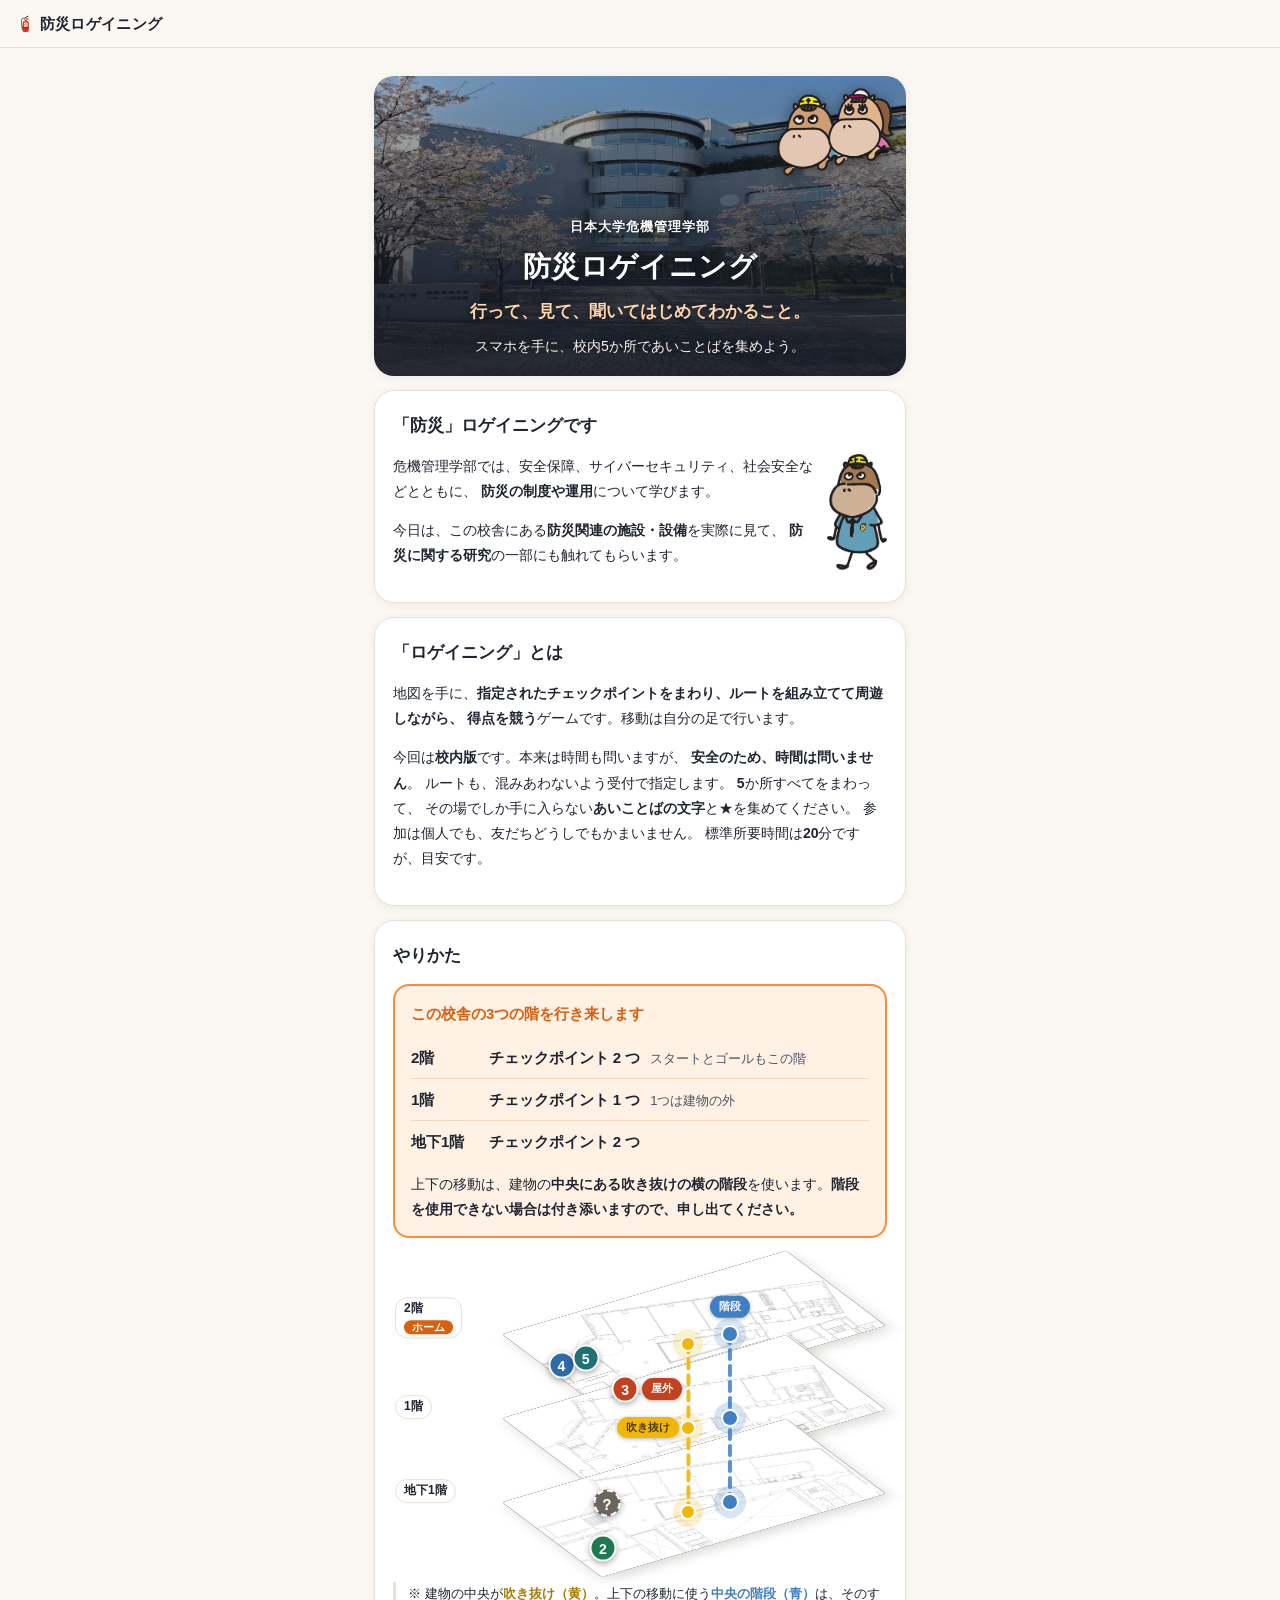
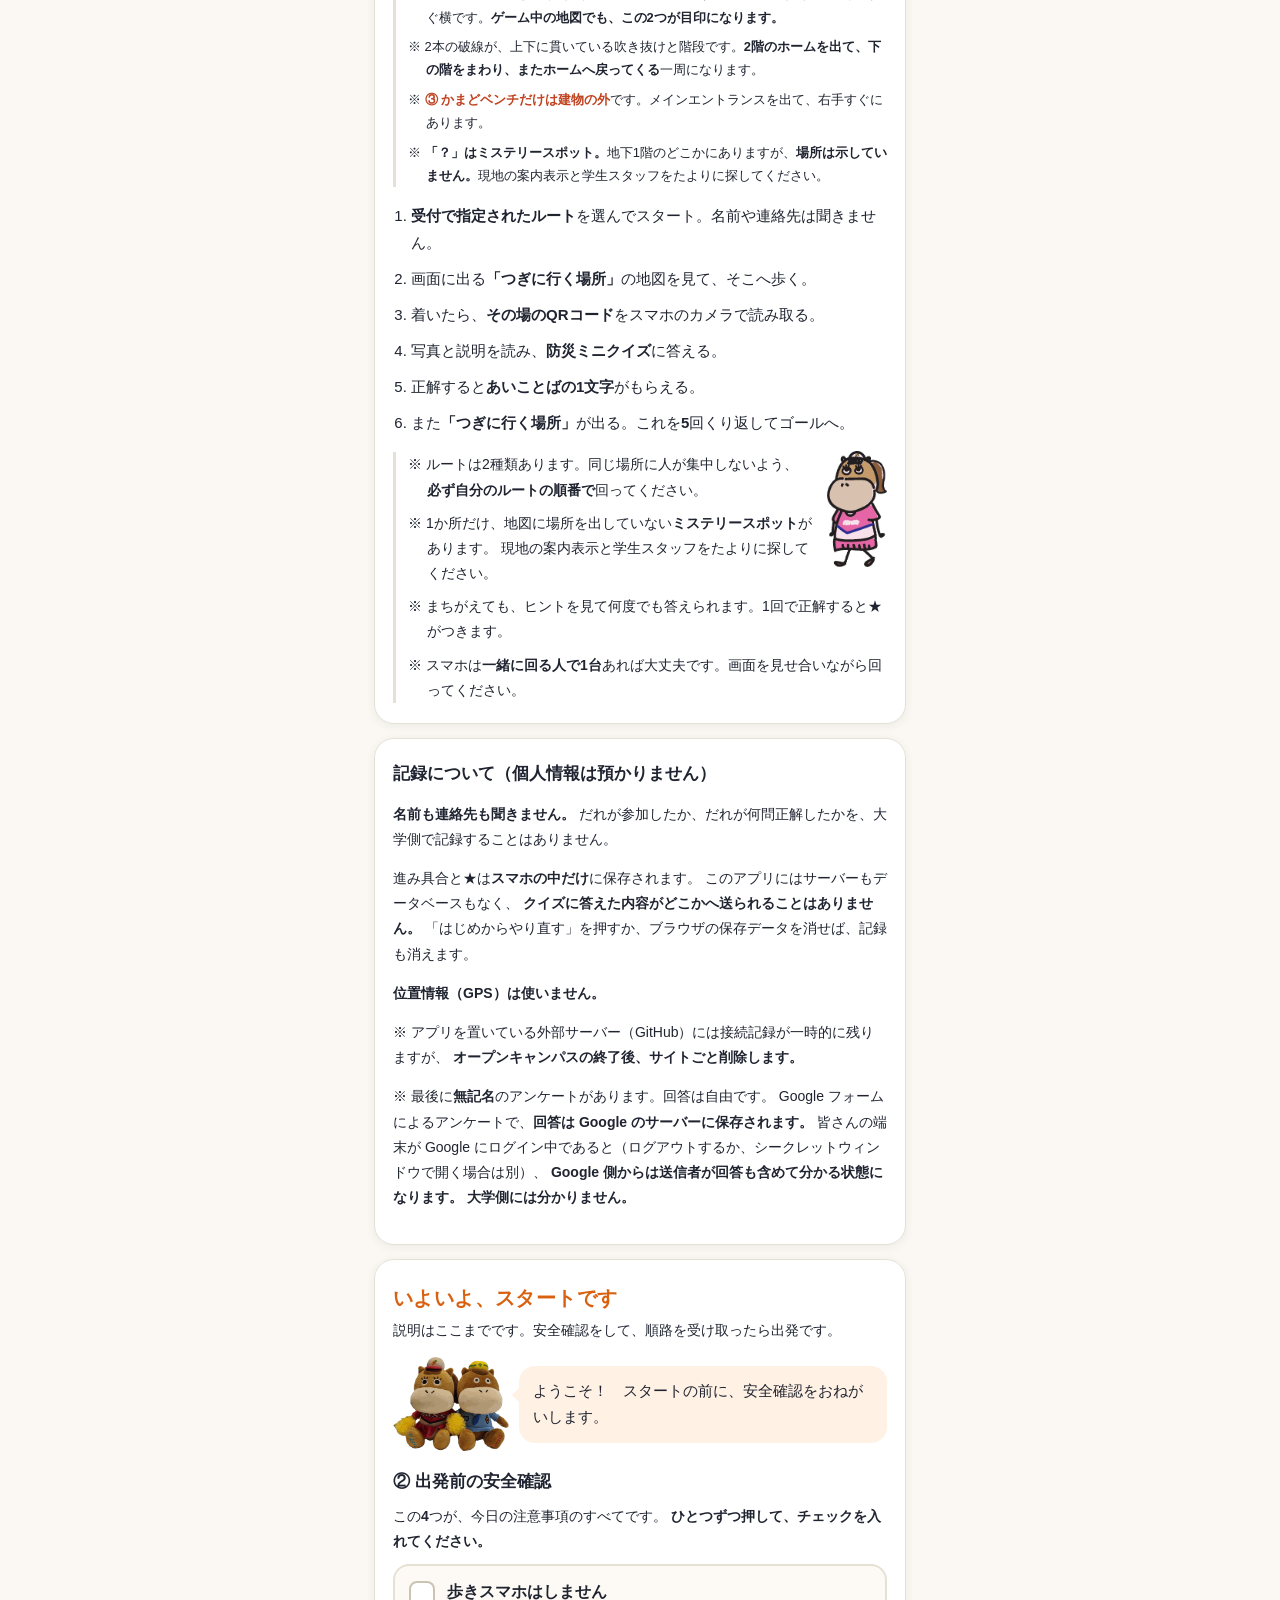
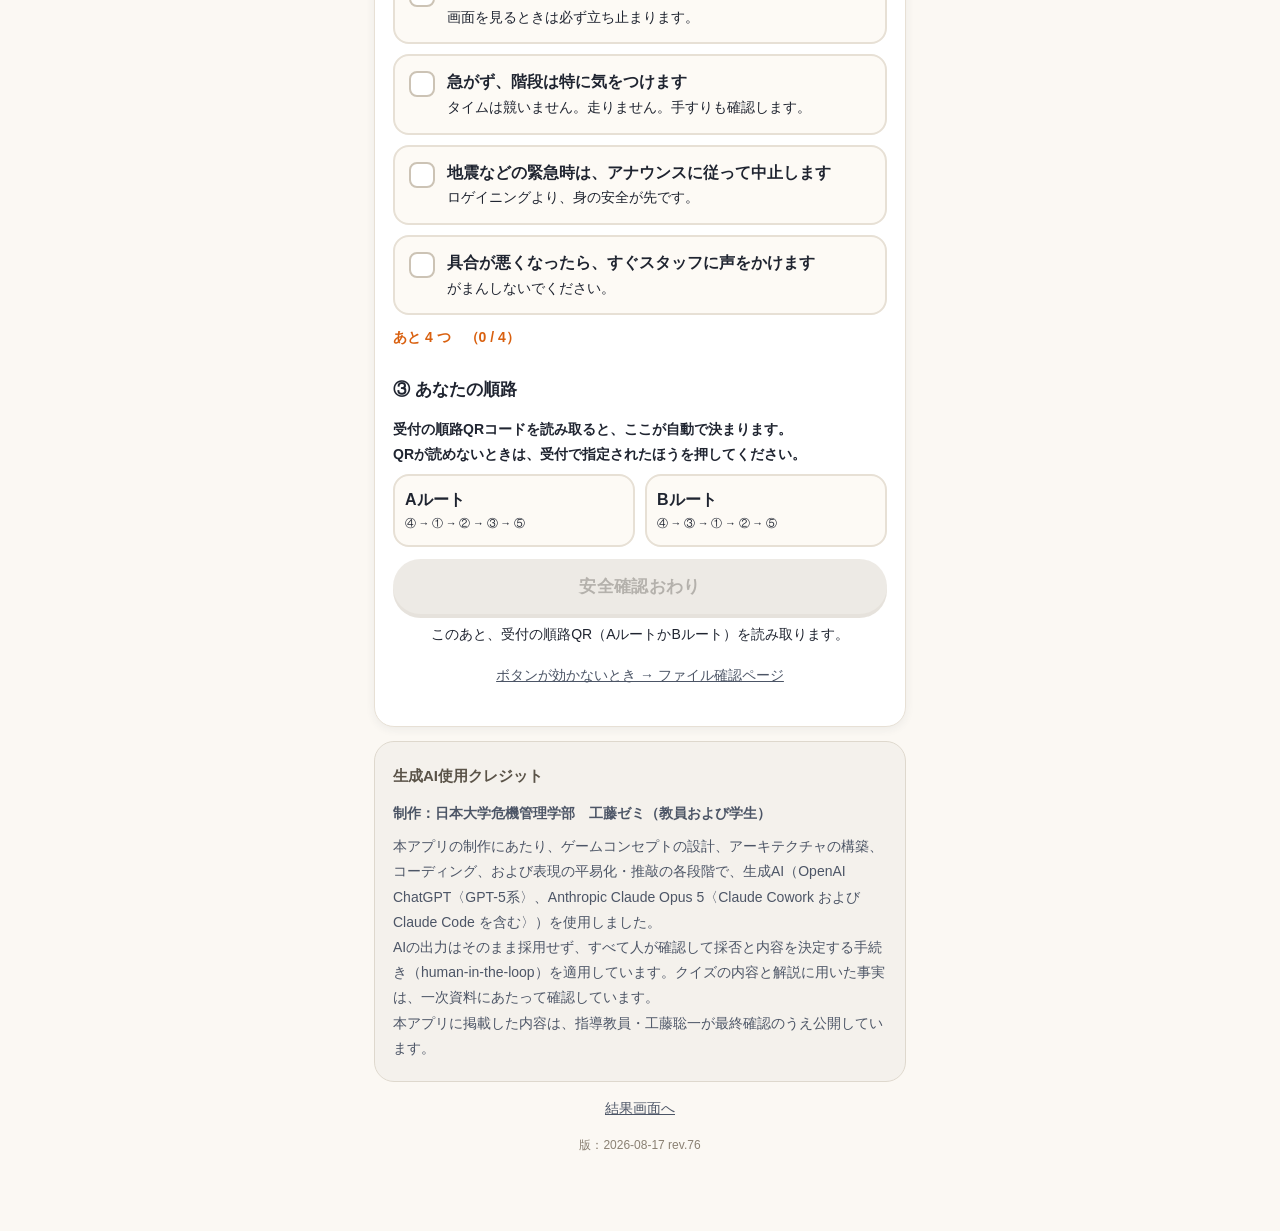
==== commit c6b28ba9: "Add files via upload" ====
--- a/index.html
+++ b/index.html
@@ -65,7 +65,7 @@
       <li><strong>受付で指定されたルート</strong>を選んでスタート。名前や連絡先は聞きません。</li>
       <li>画面に出る<strong>「つぎに行く場所」</strong>の地図を見て、そこへ歩く。</li>
       <li>着いたら、<strong>その場のQRコード</strong>をスマホのカメラで読み取る。</li>
-      <li>写真と説明を読み、<strong>ミニクイズ</strong>に答える。</li>
+      <li>写真と説明を読み、<strong>防災ミニクイズ</strong>に答える。</li>
       <li>正解すると<strong>あいことばの1文字</strong>がもらえる。</li>
       <li>また<strong>「つぎに行く場所」</strong>が出る。これを<strong id="cpTotal">5</strong>回くり返してゴールへ。</li>
     </ol>
